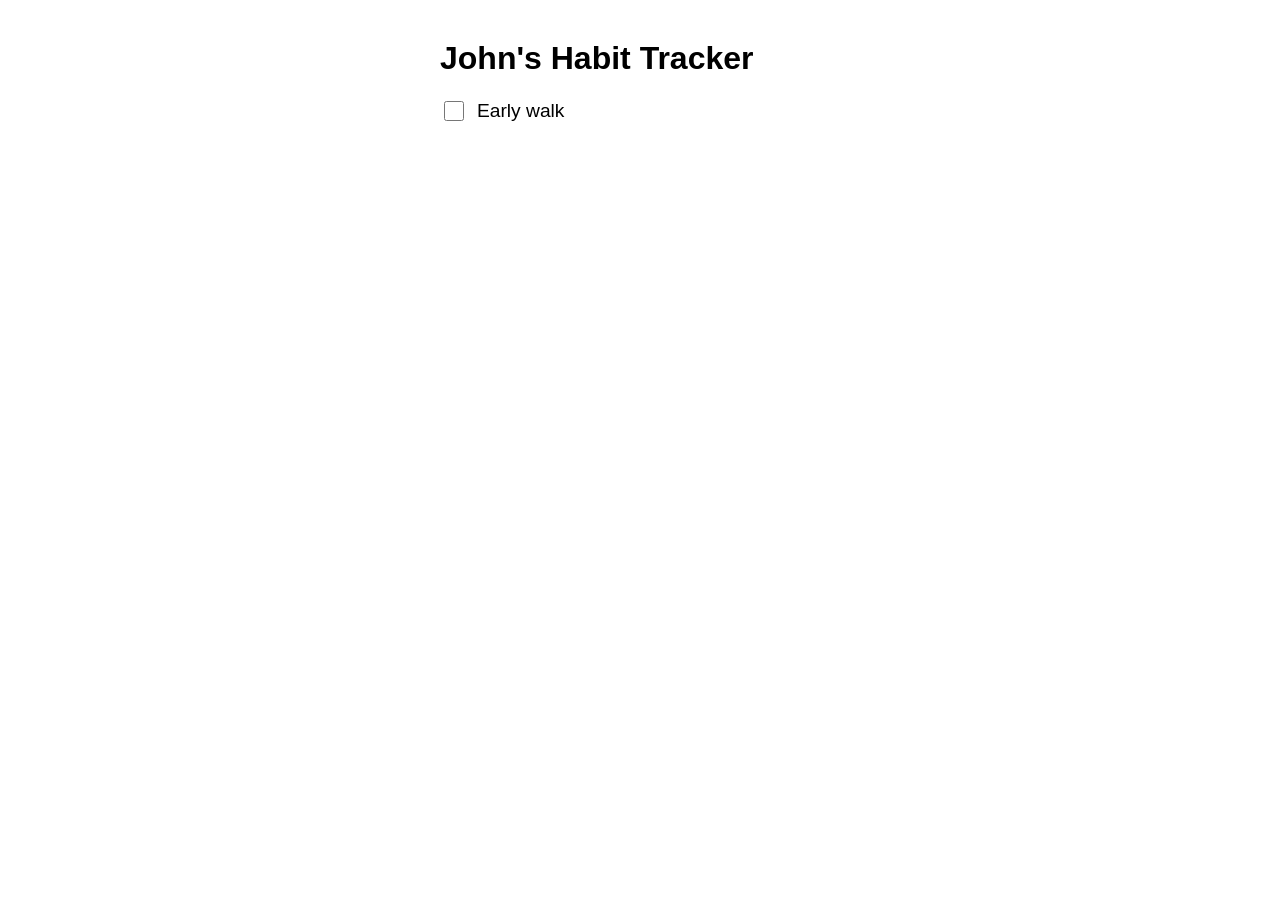
==== index.html @ a7144d13 "Add simple habit tracker single-page app" ====
<!DOCTYPE html>
<html lang="en">
<head>
  <meta charset="UTF-8">
  <meta name="viewport" content="width=device-width, initial-scale=1.0">
  <title>John's Habit Tracker</title>
  <link rel="stylesheet" href="style.css">
</head>
<body>
  <h1>John's Habit Tracker</h1>

  <label class="habit">
    <input type="checkbox" id="early-walk">
    Early walk
  </label>

  <script src="script.js"></script>
</body>
</html>
---- style.css ----
body {
  font-family: sans-serif;
  max-width: 400px;
  margin: 40px auto;
  padding: 0 20px;
}

.habit {
  display: flex;
  align-items: center;
  gap: 10px;
  font-size: 1.2em;
}

.habit input {
  width: 20px;
  height: 20px;
}
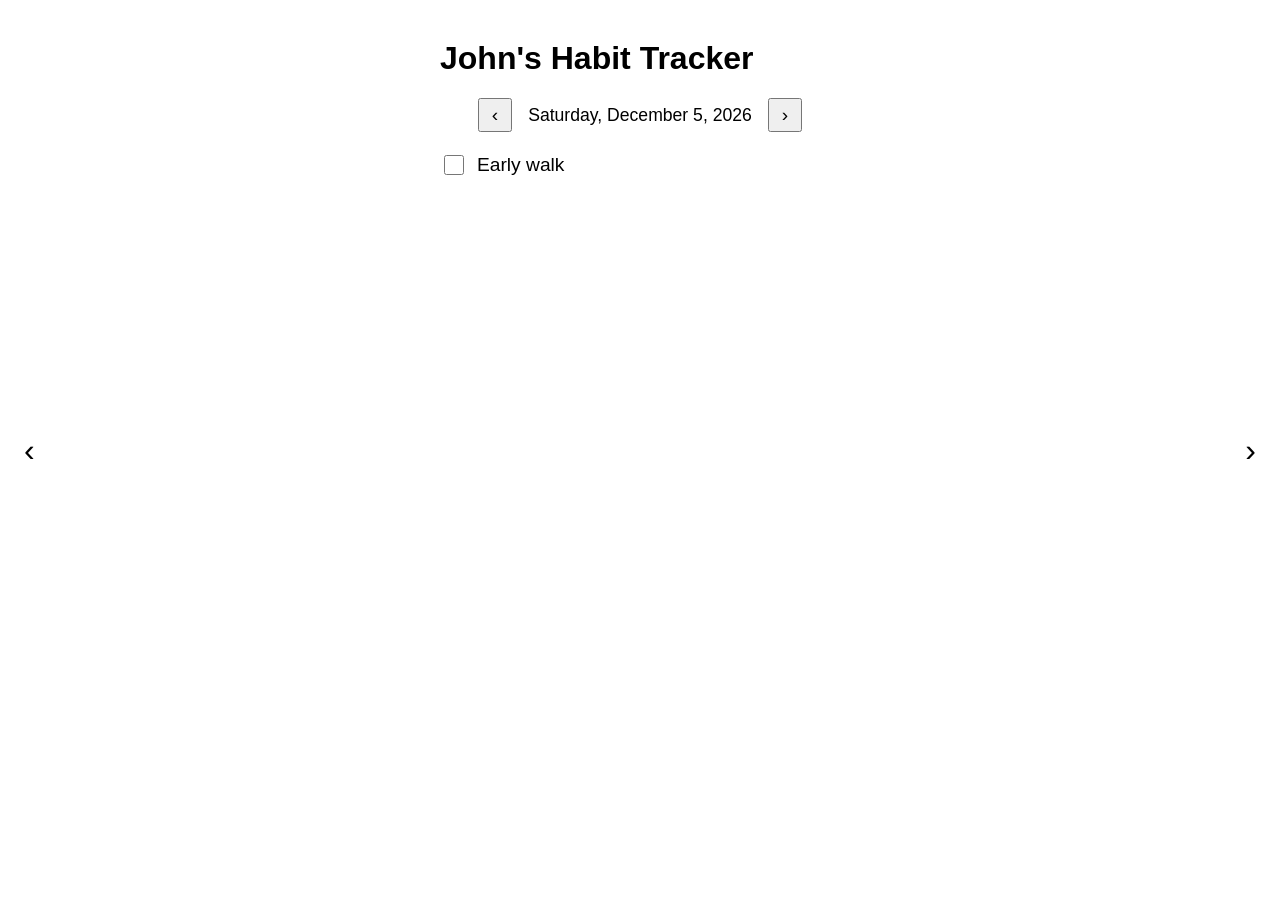
==== commit 38168789: "Add date navigation with per-day habit tracking" ====
--- a/index.html
+++ b/index.html
@@ -9,6 +9,15 @@
 <body>
   <h1>John's Habit Tracker</h1>
 
+  <button id="side-prev" class="side-arrow" aria-label="Previous day">&#8249;</button>
+  <button id="side-next" class="side-arrow" aria-label="Next day">&#8250;</button>
+
+  <div class="date-nav">
+    <button id="top-prev" aria-label="Previous day">&#8249;</button>
+    <span id="date-display"></span>
+    <button id="top-next" aria-label="Next day">&#8250;</button>
+  </div>
+
   <label class="habit">
     <input type="checkbox" id="early-walk">
     Early walk
--- a/style.css
+++ b/style.css
@@ -3,6 +3,45 @@
   max-width: 400px;
   margin: 40px auto;
   padding: 0 20px;
+}
+
+.date-nav {
+  display: flex;
+  align-items: center;
+  justify-content: center;
+  gap: 16px;
+  margin-bottom: 20px;
+}
+
+.date-nav button {
+  font-size: 1.2em;
+  padding: 4px 12px;
+  cursor: pointer;
+}
+
+#date-display {
+  font-size: 1.1em;
+  min-width: 180px;
+  text-align: center;
+}
+
+.side-arrow {
+  position: fixed;
+  top: 50%;
+  transform: translateY(-50%);
+  font-size: 2em;
+  padding: 8px 14px;
+  cursor: pointer;
+  background: none;
+  border: none;
+}
+
+#side-prev {
+  left: 10px;
+}
+
+#side-next {
+  right: 10px;
 }
 
 .habit {
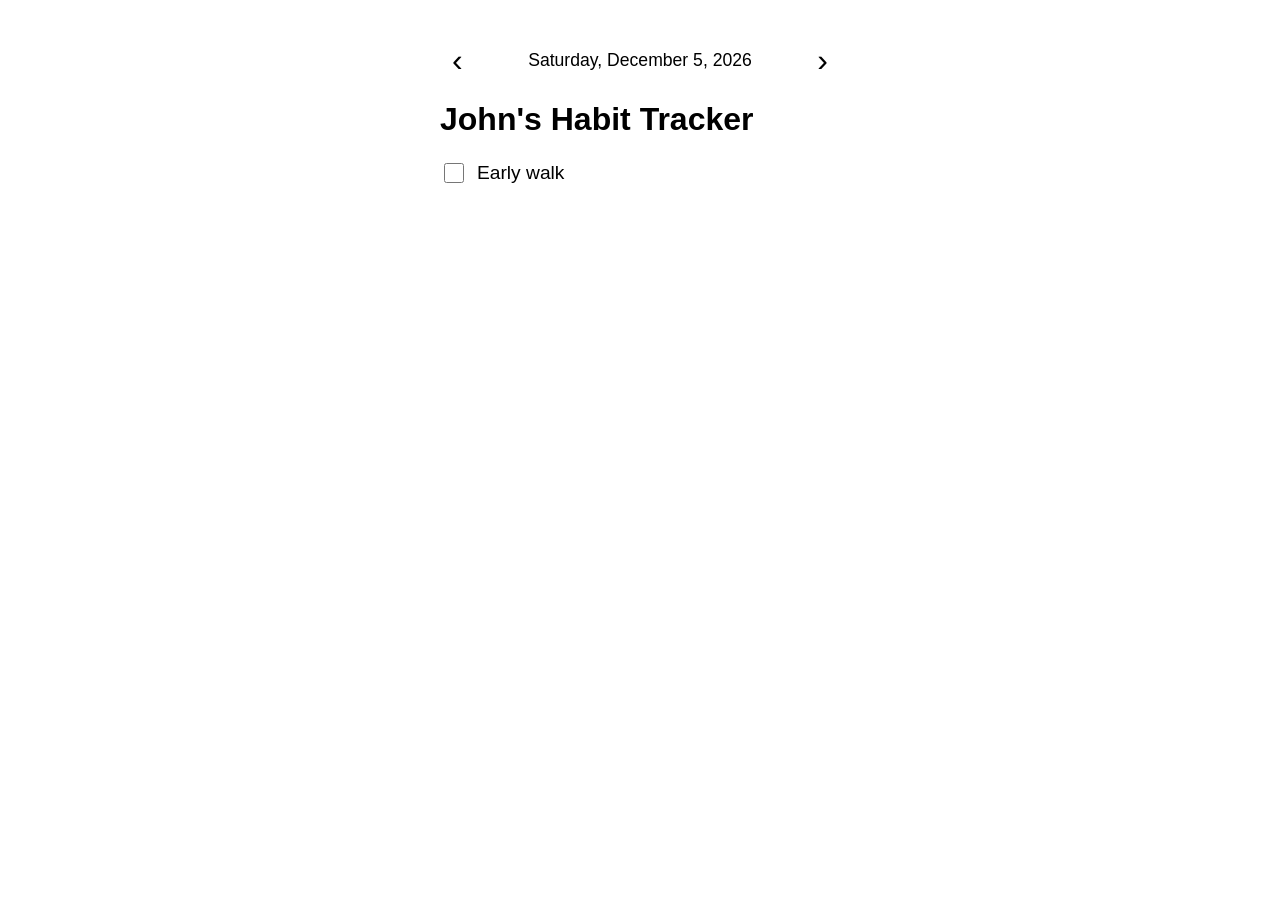
==== commit 37b7d279: "Simplify date navigation to single top-left/top-right arrows" ====
--- a/index.html
+++ b/index.html
@@ -7,16 +7,13 @@
   <link rel="stylesheet" href="style.css">
 </head>
 <body>
+  <div class="top-bar">
+    <button id="prev-day" class="arrow-btn" aria-label="Previous day">&#8249;</button>
+    <span id="date-display"></span>
+    <button id="next-day" class="arrow-btn" aria-label="Next day">&#8250;</button>
+  </div>
+
   <h1>John's Habit Tracker</h1>
-
-  <button id="side-prev" class="side-arrow" aria-label="Previous day">&#8249;</button>
-  <button id="side-next" class="side-arrow" aria-label="Next day">&#8250;</button>
-
-  <div class="date-nav">
-    <button id="top-prev" aria-label="Previous day">&#8249;</button>
-    <span id="date-display"></span>
-    <button id="top-next" aria-label="Next day">&#8250;</button>
-  </div>
 
   <label class="habit">
     <input type="checkbox" id="early-walk">
--- a/style.css
+++ b/style.css
@@ -5,43 +5,25 @@
   padding: 0 20px;
 }
 
-.date-nav {
+.top-bar {
   display: flex;
   align-items: center;
-  justify-content: center;
-  gap: 16px;
+  justify-content: space-between;
   margin-bottom: 20px;
 }
 
-.date-nav button {
-  font-size: 1.2em;
+.arrow-btn {
+  font-size: 2em;
+  line-height: 1;
   padding: 4px 12px;
-  cursor: pointer;
-}
-
-#date-display {
-  font-size: 1.1em;
-  min-width: 180px;
-  text-align: center;
-}
-
-.side-arrow {
-  position: fixed;
-  top: 50%;
-  transform: translateY(-50%);
-  font-size: 2em;
-  padding: 8px 14px;
   cursor: pointer;
   background: none;
   border: none;
 }
 
-#side-prev {
-  left: 10px;
-}
-
-#side-next {
-  right: 10px;
+#date-display {
+  font-size: 1.1em;
+  text-align: center;
 }
 
 .habit {
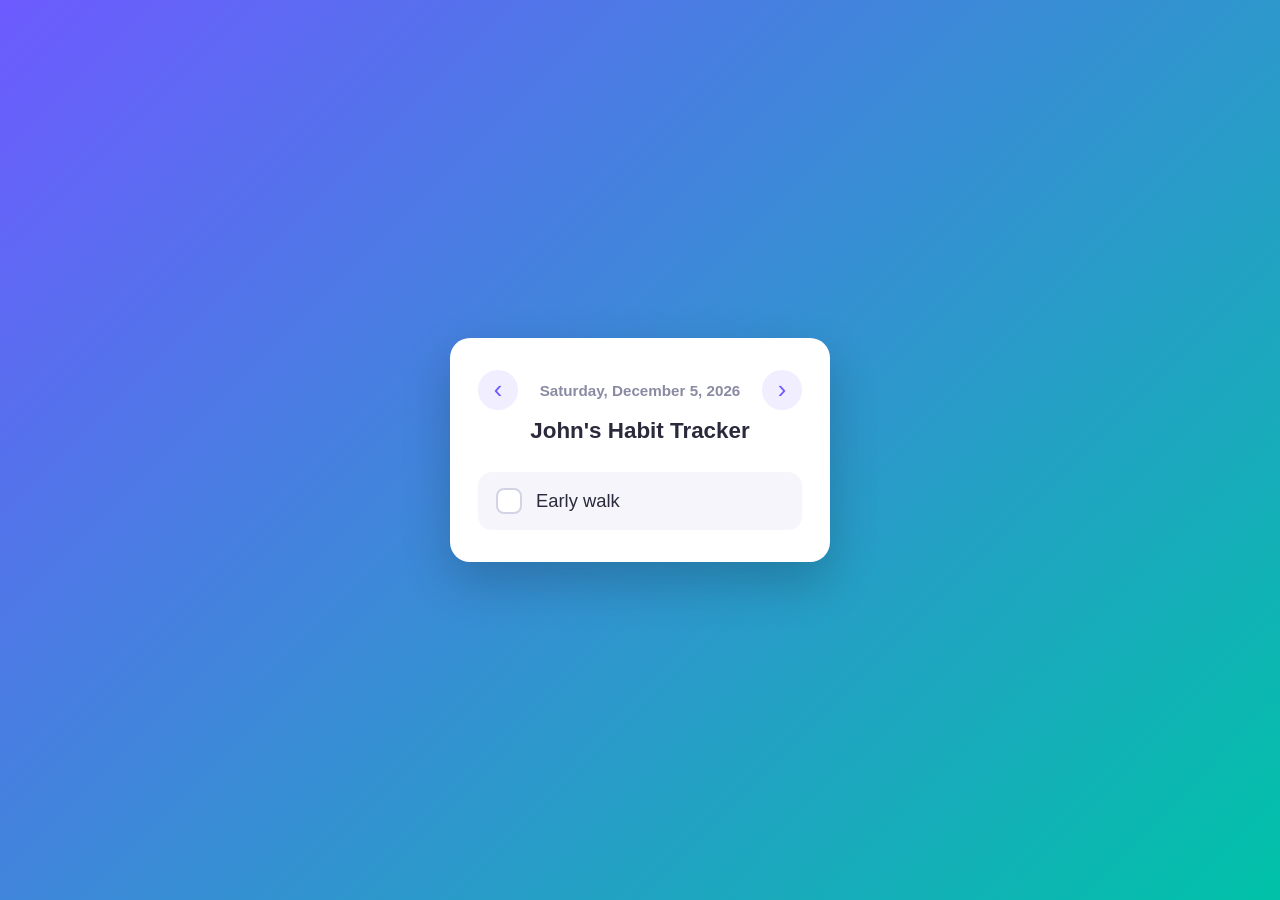
==== commit a001f33a: "Give the app a more polished, card-based visual design" ====
--- a/index.html
+++ b/index.html
@@ -7,18 +7,21 @@
   <link rel="stylesheet" href="style.css">
 </head>
 <body>
-  <div class="top-bar">
-    <button id="prev-day" class="arrow-btn" aria-label="Previous day">&#8249;</button>
-    <span id="date-display"></span>
-    <button id="next-day" class="arrow-btn" aria-label="Next day">&#8250;</button>
+  <div class="card">
+    <div class="top-bar">
+      <button id="prev-day" class="arrow-btn" aria-label="Previous day">&#8249;</button>
+      <span id="date-display"></span>
+      <button id="next-day" class="arrow-btn" aria-label="Next day">&#8250;</button>
+    </div>
+
+    <h1>John's Habit Tracker</h1>
+
+    <label class="habit">
+      <input type="checkbox" id="early-walk">
+      <span class="checkmark"></span>
+      <span class="habit-text">Early walk</span>
+    </label>
   </div>
-
-  <h1>John's Habit Tracker</h1>
-
-  <label class="habit">
-    <input type="checkbox" id="early-walk">
-    Early walk
-  </label>
 
   <script src="script.js"></script>
 </body>
--- a/style.css
+++ b/style.css
@@ -1,39 +1,141 @@
+:root {
+  --bg-start: #6d5bff;
+  --bg-end: #00c2a8;
+  --card-bg: #ffffff;
+  --text: #2a2a3c;
+  --muted: #8a8aa3;
+  --accent: #6d5bff;
+  --done: #00c2a8;
+}
+
+* {
+  box-sizing: border-box;
+}
+
 body {
-  font-family: sans-serif;
-  max-width: 400px;
-  margin: 40px auto;
-  padding: 0 20px;
+  margin: 0;
+  min-height: 100vh;
+  display: flex;
+  align-items: center;
+  justify-content: center;
+  font-family: -apple-system, BlinkMacSystemFont, "Segoe UI", Roboto, sans-serif;
+  background: linear-gradient(135deg, var(--bg-start), var(--bg-end));
+  color: var(--text);
+  padding: 20px;
+}
+
+.card {
+  background: var(--card-bg);
+  border-radius: 20px;
+  box-shadow: 0 20px 50px rgba(0, 0, 0, 0.2);
+  padding: 32px 28px;
+  width: 100%;
+  max-width: 380px;
+  text-align: center;
 }
 
 .top-bar {
   display: flex;
   align-items: center;
   justify-content: space-between;
-  margin-bottom: 20px;
+  margin-bottom: 8px;
 }
 
 .arrow-btn {
-  font-size: 2em;
+  font-size: 1.6em;
   line-height: 1;
-  padding: 4px 12px;
+  width: 40px;
+  height: 40px;
+  border-radius: 50%;
   cursor: pointer;
-  background: none;
+  background: rgba(109, 91, 255, 0.1);
   border: none;
+  color: var(--accent);
+  transition: background 0.15s ease, transform 0.1s ease;
+}
+
+.arrow-btn:hover {
+  background: rgba(109, 91, 255, 0.2);
+}
+
+.arrow-btn:active {
+  transform: scale(0.92);
 }
 
 #date-display {
-  font-size: 1.1em;
-  text-align: center;
+  font-size: 0.95em;
+  font-weight: 600;
+  color: var(--muted);
+}
+
+h1 {
+  font-size: 1.4em;
+  margin: 8px 0 28px;
 }
 
 .habit {
   display: flex;
   align-items: center;
-  gap: 10px;
-  font-size: 1.2em;
+  gap: 14px;
+  font-size: 1.15em;
+  font-weight: 500;
+  cursor: pointer;
+  padding: 16px 18px;
+  border-radius: 14px;
+  background: #f5f5fb;
+  transition: background 0.2s ease;
+}
+
+.habit:hover {
+  background: #ececfa;
 }
 
 .habit input {
-  width: 20px;
-  height: 20px;
+  position: absolute;
+  opacity: 0;
+  width: 0;
+  height: 0;
 }
+
+.checkmark {
+  flex-shrink: 0;
+  width: 26px;
+  height: 26px;
+  border-radius: 8px;
+  border: 2px solid #d3d3e6;
+  background: #fff;
+  position: relative;
+  transition: background 0.2s ease, border-color 0.2s ease;
+}
+
+.checkmark::after {
+  content: "";
+  position: absolute;
+  left: 8px;
+  top: 3px;
+  width: 6px;
+  height: 12px;
+  border: solid white;
+  border-width: 0 3px 3px 0;
+  transform: rotate(45deg);
+  opacity: 0;
+  transition: opacity 0.15s ease;
+}
+
+.habit input:checked + .checkmark {
+  background: var(--done);
+  border-color: var(--done);
+}
+
+.habit input:checked + .checkmark::after {
+  opacity: 1;
+}
+
+.habit-text {
+  transition: color 0.2s ease;
+}
+
+.habit input:checked ~ .habit-text {
+  color: var(--muted);
+  text-decoration: line-through;
+}
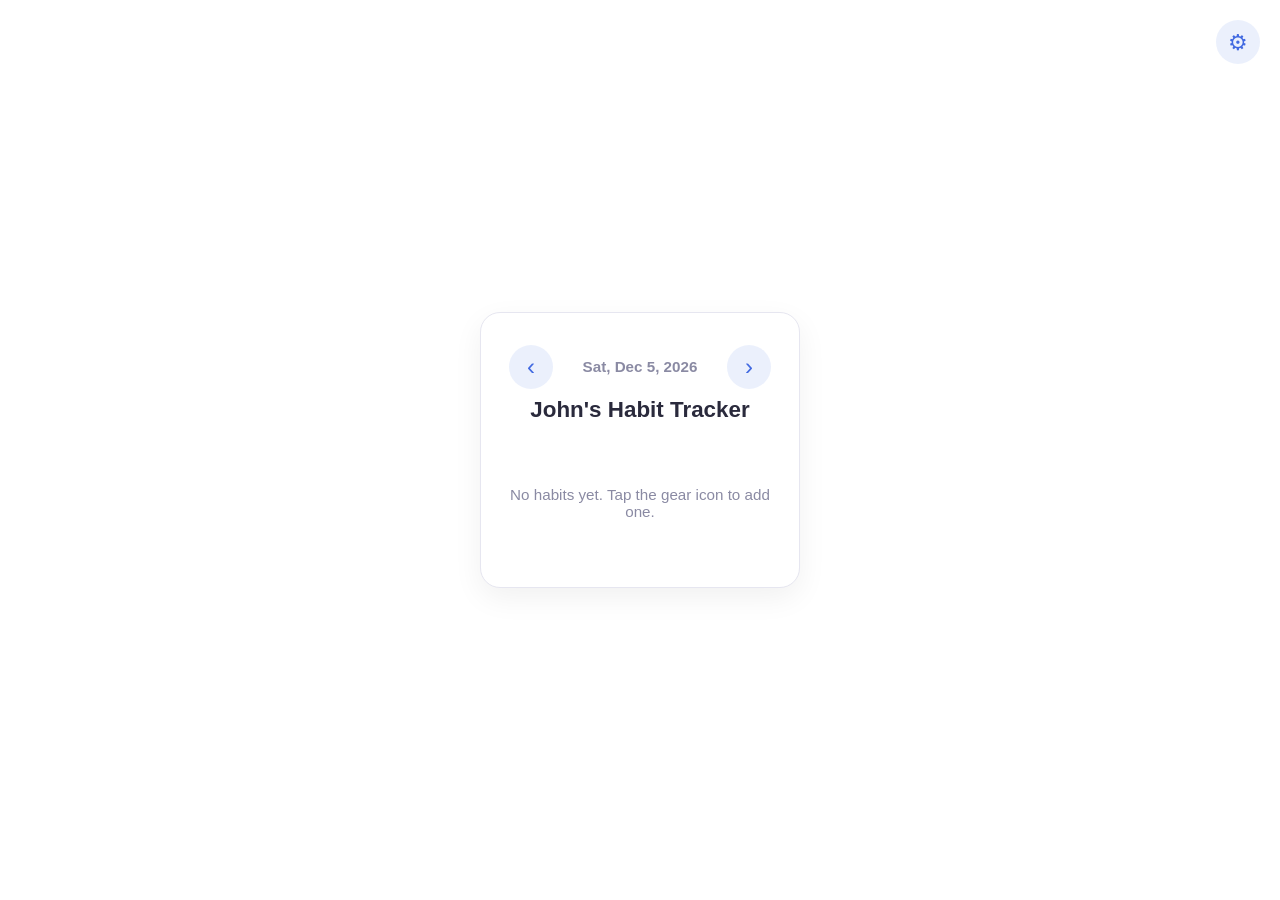
==== commit 1d9c1a43: "Add configurable habit list with a settings page" ====
--- a/index.html
+++ b/index.html
@@ -7,6 +7,8 @@
   <link rel="stylesheet" href="style.css">
 </head>
 <body>
+  <a href="config.html" class="page-icon-btn gear-btn" aria-label="Configure habits">&#9881;</a>
+
   <div class="card">
     <div class="top-bar">
       <button id="prev-day" class="arrow-btn" aria-label="Previous day">&#8249;</button>
@@ -16,11 +18,7 @@
 
     <h1>John's Habit Tracker</h1>
 
-    <label class="habit">
-      <input type="checkbox" id="early-walk">
-      <span class="checkmark"></span>
-      <span class="habit-text">Early walk</span>
-    </label>
+    <div id="habit-list"></div>
   </div>
 
   <script src="script.js"></script>
--- a/style.css
+++ b/style.css
@@ -1,61 +1,94 @@
 :root {
-  --bg-start: #6d5bff;
-  --bg-end: #00c2a8;
   --card-bg: #ffffff;
   --text: #2a2a3c;
   --muted: #8a8aa3;
-  --accent: #6d5bff;
-  --done: #00c2a8;
-}
-
-* {
+  --accent: royalblue;
+  --done: royalblue;
+  --border: #e6e6f0;
+}
+
+*, *::before, *::after {
   box-sizing: border-box;
+}
+
+html, body {
+  overflow-x: hidden;
 }
 
 body {
   margin: 0;
   min-height: 100vh;
+  min-height: 100dvh;
   display: flex;
   align-items: center;
   justify-content: center;
   font-family: -apple-system, BlinkMacSystemFont, "Segoe UI", Roboto, sans-serif;
-  background: linear-gradient(135deg, var(--bg-start), var(--bg-end));
+  background: #ffffff;
   color: var(--text);
   padding: 20px;
+  -webkit-tap-highlight-color: transparent;
 }
 
 .card {
   background: var(--card-bg);
+  border: 1px solid var(--border);
   border-radius: 20px;
-  box-shadow: 0 20px 50px rgba(0, 0, 0, 0.2);
+  box-shadow: 0 10px 30px rgba(0, 0, 0, 0.06);
   padding: 32px 28px;
   width: 100%;
-  max-width: 380px;
+  max-width: 320px;
   text-align: center;
 }
 
+.page-icon-btn {
+  position: fixed;
+  top: 20px;
+  width: 44px;
+  height: 44px;
+  border-radius: 50%;
+  display: flex;
+  align-items: center;
+  justify-content: center;
+  font-size: 1.4em;
+  text-decoration: none;
+  background: rgba(65, 105, 225, 0.1);
+  color: var(--accent);
+  touch-action: manipulation;
+}
+
+.gear-btn {
+  right: 20px;
+}
+
+.calendar-btn {
+  left: 20px;
+}
+
 .top-bar {
   display: flex;
   align-items: center;
   justify-content: space-between;
+  gap: 8px;
   margin-bottom: 8px;
 }
 
 .arrow-btn {
-  font-size: 1.6em;
+  flex-shrink: 0;
+  font-size: 1.5em;
   line-height: 1;
-  width: 40px;
-  height: 40px;
+  width: 44px;
+  height: 44px;
   border-radius: 50%;
   cursor: pointer;
-  background: rgba(109, 91, 255, 0.1);
+  background: rgba(65, 105, 225, 0.1);
   border: none;
   color: var(--accent);
   transition: background 0.15s ease, transform 0.1s ease;
+  touch-action: manipulation;
 }
 
 .arrow-btn:hover {
-  background: rgba(109, 91, 255, 0.2);
+  background: rgba(65, 105, 225, 0.2);
 }
 
 .arrow-btn:active {
@@ -71,6 +104,12 @@
 h1 {
   font-size: 1.4em;
   margin: 8px 0 28px;
+}
+
+#habit-list {
+  display: flex;
+  flex-direction: column;
+  gap: 10px;
 }
 
 .habit {
@@ -84,6 +123,8 @@
   border-radius: 14px;
   background: #f5f5fb;
   transition: background 0.2s ease;
+  touch-action: manipulation;
+  -webkit-tap-highlight-color: transparent;
 }
 
 .habit:hover {
@@ -131,11 +172,96 @@
   opacity: 1;
 }
 
-.habit-text {
-  transition: color 0.2s ease;
-}
-
-.habit input:checked ~ .habit-text {
+.empty-state {
   color: var(--muted);
-  text-decoration: line-through;
-}
+  font-size: 0.95em;
+  padding: 20px 0;
+}
+
+.config-heading {
+  font-size: 1.3em;
+  margin: 0 0 20px;
+}
+
+.config-habit-list {
+  display: flex;
+  flex-direction: column;
+  gap: 8px;
+  margin-bottom: 16px;
+  max-height: 320px;
+  overflow-y: auto;
+}
+
+.config-habit-row {
+  text-align: left;
+  padding: 12px 16px;
+  border-radius: 12px;
+  background: #f5f5fb;
+  font-size: 1em;
+}
+
+.new-habit-row {
+  display: flex;
+  align-items: center;
+  gap: 10px;
+}
+
+#new-habit-input {
+  flex: 1;
+  min-width: 0;
+  font-size: 1em;
+  padding: 12px 14px;
+  border: 1px solid var(--border);
+  border-radius: 12px;
+  outline: none;
+  font-family: inherit;
+}
+
+#new-habit-input:focus {
+  border-color: var(--accent);
+}
+
+.add-btn {
+  flex-shrink: 0;
+  width: 44px;
+  height: 44px;
+  border-radius: 50%;
+  border: none;
+  background: var(--accent);
+  color: #fff;
+  font-size: 1.4em;
+  line-height: 1;
+  cursor: pointer;
+  touch-action: manipulation;
+}
+
+.limit-message {
+  color: var(--muted);
+  font-size: 0.9em;
+  margin-top: 12px;
+}
+
+@media (max-width: 380px) {
+  body {
+    padding: 12px;
+  }
+
+  .card {
+    padding: 24px 18px;
+    border-radius: 16px;
+  }
+
+  h1, .config-heading {
+    font-size: 1.2em;
+    margin: 8px 0 22px;
+  }
+
+  #date-display {
+    font-size: 0.85em;
+  }
+
+  .habit {
+    font-size: 1.05em;
+    padding: 14px;
+  }
+}
